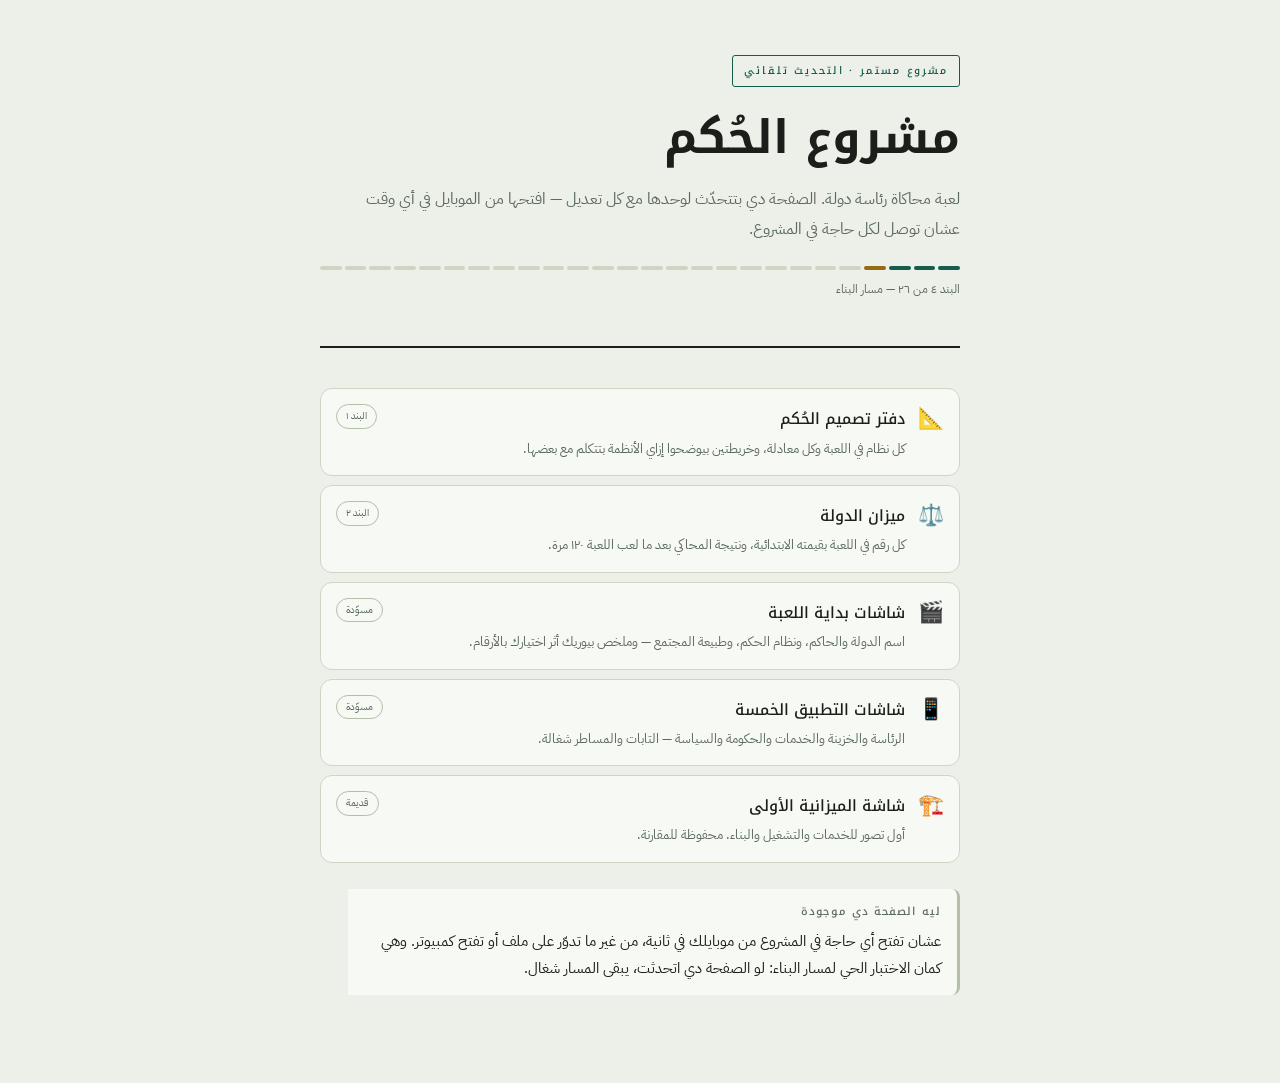
==== index.html @ fffe6a5a "أول رفع للمشروع" ====
<!DOCTYPE html>
<html lang="ar" dir="rtl">
<head>
<meta charset="utf-8">
<meta name="viewport" content="width=device-width, initial-scale=1">
<title>مشروع الحُكم</title>
<link rel="stylesheet" href="https://fonts.googleapis.com/css2?family=Noto+Kufi+Arabic:wght@500;700&family=IBM+Plex+Sans+Arabic:wght@400;500;600&display=swap">
<style>
  :root{
    --paper:#edf0e9; --surface:#f7f9f4; --surface2:#e4e9dd; --ink:#1a1f1b;
    --muted:#5c6a5f; --rule:#cdd5c5; --rule2:#b3bfa8;
    --seal:#155c4c; --gold:#966b12; --alert:#9a3325; --shadow:rgba(26,31,27,.09);
  }
  @media (prefers-color-scheme: dark){
    :root:not([data-theme="light"]){
      --paper:#12160f; --surface:#1a1f18; --surface2:#232a20; --ink:#e4e9dc;
      --muted:#93a08f; --rule:#333d2e; --rule2:#4a5742;
      --seal:#5fb89e; --gold:#d9a94a; --alert:#e08878; --shadow:rgba(0,0,0,.4);
    }
  }
  :root[data-theme="dark"]{
    --paper:#12160f; --surface:#1a1f18; --surface2:#232a20; --ink:#e4e9dc;
    --muted:#93a08f; --rule:#333d2e; --rule2:#4a5742;
    --seal:#5fb89e; --gold:#d9a94a; --alert:#e08878; --shadow:rgba(0,0,0,.4);
  }

  *{box-sizing:border-box}
  body{background:var(--paper);color:var(--ink);
    font-family:'IBM Plex Sans Arabic','Segoe UI',Tahoma,sans-serif;
    font-size:16px;line-height:1.95;margin:0}
  .doc{direction:rtl;text-align:right;max-width:1120px;margin:0 auto;padding:0 20px 90px}

  .mast{padding:54px 0 30px;border-bottom:2px solid var(--ink);margin-bottom:6px}
  .stamp{display:inline-block;font-family:'Noto Kufi Arabic',sans-serif;font-size:10.5px;
    font-weight:500;letter-spacing:.18em;color:var(--seal);border:1.5px solid var(--seal);
    border-radius:3px;padding:5px 11px;margin-bottom:20px}
  h1{font-family:'Noto Kufi Arabic',sans-serif;font-weight:700;
    font-size:clamp(30px,6vw,46px);line-height:1.35;margin:0 0 14px;text-wrap:balance}
  .sub{color:var(--muted);font-size:15.5px;max-width:62ch;margin:0}
  .meta{display:flex;flex-wrap:wrap;gap:8px 26px;margin-top:24px;font-size:12.5px;color:var(--muted)}
  .meta b{color:var(--ink);font-weight:600}

  .wrap{display:grid;grid-template-columns:1fr;gap:0}
  .rail{display:none}
  @media(min-width:1000px){
    .wrap{grid-template-columns:200px 1fr;gap:52px;align-items:start}
    .rail{display:block;position:sticky;top:26px;padding-top:40px}
  }
  .rail div{font-family:'Noto Kufi Arabic',sans-serif;font-size:10.5px;letter-spacing:.14em;
    color:var(--muted);margin-bottom:14px}
  .rail a{display:block;font-size:13px;color:var(--muted);text-decoration:none;
    padding:3px 11px 3px 0;border-right:2px solid transparent;line-height:1.5}
  .rail a:hover,.rail a:focus-visible{color:var(--seal);border-right-color:var(--seal)}
  .rail a b{color:var(--rule2);font-weight:500;margin-left:7px;font-variant-numeric:tabular-nums}
  .rail a.new b{color:var(--gold)}

  section{padding-top:46px;scroll-margin-top:20px}
  h2{font-family:'Noto Kufi Arabic',sans-serif;font-weight:700;font-size:23px;line-height:1.5;
    margin:0 0 6px;display:flex;align-items:baseline;gap:12px;text-wrap:balance}
  h2 .num{font-size:12px;font-weight:500;color:var(--seal);border:1.5px solid var(--rule2);
    border-radius:4px;padding:2px 8px;flex:none;font-variant-numeric:tabular-nums}
  h2 .new{color:var(--gold);border-color:var(--gold)}
  .lede{color:var(--muted);font-size:15px;margin:0 0 22px;max-width:66ch}
  h3{font-family:'Noto Kufi Arabic',sans-serif;font-size:16px;font-weight:500;
    margin:30px 0 10px;color:var(--ink)}
  p{max-width:68ch;margin:0 0 15px}
  ul{max-width:68ch;margin:0 0 15px;padding-right:20px}
  li{margin-bottom:7px}
  strong{font-weight:600}
  em{font-style:normal;color:var(--seal);font-weight:600}
  hr{border:0;border-top:1px solid var(--rule);margin:44px 0 0}

  .formula{background:var(--surface);border:1px solid var(--rule2);border-radius:8px;
    padding:16px 18px;margin:18px 0;box-shadow:0 1px 0 var(--shadow)}
  .formula .eq{font-family:'Noto Kufi Arabic',sans-serif;font-size:17px;font-weight:500;
    color:var(--seal);line-height:1.8;text-wrap:balance}
  .formula .why{font-size:13.5px;color:var(--muted);margin:9px 0 0;max-width:64ch;line-height:1.85}

  .trap,.open,.risk{border-right:3px solid;border-radius:0 8px 8px 0;padding:13px 16px;
    margin:18px 0;font-size:14.5px;line-height:1.85;max-width:68ch;background:var(--surface)}
  .trap{border-color:var(--alert)}
  .open{border-color:var(--gold)}
  .risk{border-color:var(--rule2)}
  .trap b,.open b,.risk b{display:block;font-family:'Noto Kufi Arabic',sans-serif;
    font-size:11px;letter-spacing:.1em;margin-bottom:6px;font-weight:500}
  .trap b{color:var(--alert)}
  .open b{color:var(--gold)}
  .risk b{color:var(--muted)}

  .tw{overflow-x:auto;margin:20px 0;border:1px solid var(--rule);border-radius:8px;background:var(--surface)}
  table{border-collapse:collapse;width:100%;min-width:540px;font-size:14px}
  th{font-family:'Noto Kufi Arabic',sans-serif;font-weight:500;font-size:11.5px;letter-spacing:.05em;
    color:var(--muted);text-align:right;padding:11px 14px;border-bottom:1px solid var(--rule2);
    background:var(--surface2);white-space:nowrap}
  td{padding:11px 14px;border-bottom:1px solid var(--rule);vertical-align:top;line-height:1.7}
  tr:last-child td{border-bottom:0}
  td.n{font-variant-numeric:tabular-nums;white-space:nowrap;color:var(--seal);font-weight:500}
  td.k{font-weight:600;white-space:nowrap}

  figure{margin:26px 0 10px}
  .dgw{overflow-x:auto;border:1px solid var(--rule);border-radius:10px;
    background:var(--surface);padding:16px 14px}
  .dgw svg{display:block;min-width:720px;width:100%;height:auto;color:var(--ink)}
  .dg-box{fill:var(--surface2);stroke:var(--rule2);stroke-width:1.2}
  .dg-key{fill:var(--surface2);stroke:var(--seal);stroke-width:1.8}
  .dg-end{fill:var(--surface2);stroke:var(--alert);stroke-width:1.8}
  .dg-t{fill:var(--ink);font-size:13px;font-family:'IBM Plex Sans Arabic',sans-serif}
  .dg-s{fill:var(--muted);font-size:10.5px;font-family:'IBM Plex Sans Arabic',sans-serif}
  .ln{fill:none;stroke:var(--rule2);stroke-width:1.4}
  .ln-g{fill:none;stroke:var(--gold);stroke-width:1.6}
  .ln-r{fill:none;stroke:var(--alert);stroke-width:1.6}
  figcaption{font-size:13px;color:var(--muted);margin-top:11px;line-height:1.8;max-width:66ch}

  ol.loop{counter-reset:s;list-style:none;padding:0;margin:20px 0;max-width:68ch}
  ol.loop li{counter-increment:s;position:relative;padding:0 46px 16px 0;margin:0;
    border-right:1px solid var(--rule)}
  ol.loop li::before{content:counter(s);position:absolute;right:-13px;top:1px;width:26px;height:26px;
    background:var(--surface);border:1px solid var(--rule2);border-radius:50%;
    display:grid;place-items:center;font-size:11.5px;color:var(--seal);
    font-variant-numeric:tabular-nums;font-weight:600}
  ol.loop li:last-child{border-right-color:transparent;padding-bottom:0}
  ol.loop li b{display:block;font-weight:600;margin-bottom:2px}
  ol.loop li span{color:var(--muted);font-size:14px;line-height:1.8}

  code{font-family:'IBM Plex Mono',ui-monospace,monospace;font-size:13px;
    background:var(--surface2);padding:1px 6px;border-radius:4px;direction:ltr;display:inline-block}
  pre{background:var(--surface);border:1px solid var(--rule);border-radius:8px;
    padding:15px 17px;overflow-x:auto;direction:ltr;text-align:left;
    font-family:'IBM Plex Mono',ui-monospace,monospace;font-size:12.5px;line-height:1.75;margin:18px 0}
  a{color:var(--seal)}
  :focus-visible{outline:2px solid var(--seal);outline-offset:2px}
  @media(prefers-reduced-motion:reduce){*{transition:none!important;animation:none!important}}
</style>
</head>
<body>

<style>
  .hub{max-width:680px;margin:0 auto;padding:0 20px 70px;direction:rtl;text-align:right}
  .lk{display:flex;align-items:flex-start;gap:13px;background:var(--surface);
      border:1px solid var(--rule);border-radius:12px;padding:15px;margin-bottom:9px;
      text-decoration:none;color:var(--ink);transition:border-color .15s}
  .lk:hover,.lk:focus-visible{border-color:var(--seal)}
  .lk .ic{font-size:21px;flex:none;line-height:1.4}
  .lk .tx{flex:1;min-width:0}
  .lk .tx b{display:block;font-family:'Noto Kufi Arabic',sans-serif;font-size:15.5px;
            font-weight:500;margin-bottom:3px}
  .lk .tx span{display:block;font-size:12.5px;color:var(--muted);line-height:1.8}
  .lk .tag{flex:none;font-size:9.5px;color:var(--muted);border:1px solid var(--rule2);
           border-radius:20px;padding:2px 9px;white-space:nowrap}
  .prog{display:flex;gap:3px;margin:22px 0 8px}
  .prog i{flex:1;height:4px;border-radius:2px;background:var(--rule)}
  .prog i.done{background:var(--seal)}
  .prog i.now{background:var(--gold)}
  .pl{font-size:12px;color:var(--muted)}
</style>
<div class="hub">
  <header class="mast">
    <span class="stamp">مشروع مستمر · التحديث تلقائي</span>
    <h1>مشروع الحُكم</h1>
    <p class="sub">لعبة محاكاة رئاسة دولة. الصفحة دي بتتحدّث لوحدها مع كل تعديل —
    افتحها من الموبايل في أي وقت عشان توصل لكل حاجة في المشروع.</p>
    <div class="prog"><i class="done"></i><i class="done"></i><i class="done"></i><i class="now"></i><i></i><i></i><i></i><i></i><i></i><i></i><i></i><i></i><i></i><i></i><i></i><i></i><i></i><i></i><i></i><i></i><i></i><i></i><i></i><i></i><i></i><i></i></div>
    <p class="pl">البند ٤ من ٢٦ — مسار البناء</p>
  </header>
  <main style="padding-top:34px">
    <a class="lk" href="docs/design.html">
      <span class="ic">📐</span>
      <span class="tx"><b>دفتر تصميم الحُكم</b><span>كل نظام في اللعبة وكل معادلة، وخريطتين بيوضحوا إزاي الأنظمة بتتكلم مع بعضها.</span></span>
      <span class="tag">البند ١</span>
    </a>

    <a class="lk" href="docs/balance.html">
      <span class="ic">⚖️</span>
      <span class="tx"><b>ميزان الدولة</b><span>كل رقم في اللعبة بقيمته الابتدائية، ونتيجة المحاكي بعد ما لعب اللعبة ١٢٠ مرة.</span></span>
      <span class="tag">البند ٢</span>
    </a>

    <a class="lk" href="docs/setup-mockup.html">
      <span class="ic">🎬</span>
      <span class="tx"><b>شاشات بداية اللعبة</b><span>اسم الدولة والحاكم، ونظام الحكم، وطبيعة المجتمع — وملخص بيوريك أثر اختيارك بالأرقام.</span></span>
      <span class="tag">مسوّدة</span>
    </a>

    <a class="lk" href="docs/app-mockup.html">
      <span class="ic">📱</span>
      <span class="tx"><b>شاشات التطبيق الخمسة</b><span>الرئاسة والخزينة والخدمات والحكومة والسياسة — التابات والمساطر شغالة.</span></span>
      <span class="tag">مسوّدة</span>
    </a>

    <a class="lk" href="docs/budget-mockup.html">
      <span class="ic">🏗️</span>
      <span class="tx"><b>شاشة الميزانية الأولى</b><span>أول تصور للخدمات والتشغيل والبناء. محفوظة للمقارنة.</span></span>
      <span class="tag">قديمة</span>
    </a>
    <div class="risk" style="margin-top:26px">
      <b>ليه الصفحة دي موجودة</b>
      عشان تفتح أي حاجة في المشروع من موبايلك في ثانية، من غير ما تدوّر على ملف أو تفتح كمبيوتر.
      وهي كمان الاختبار الحي لمسار البناء: لو الصفحة دي اتحدثت، يبقى المسار شغال.
    </div>
  </main>
</div>
</body>
</html>
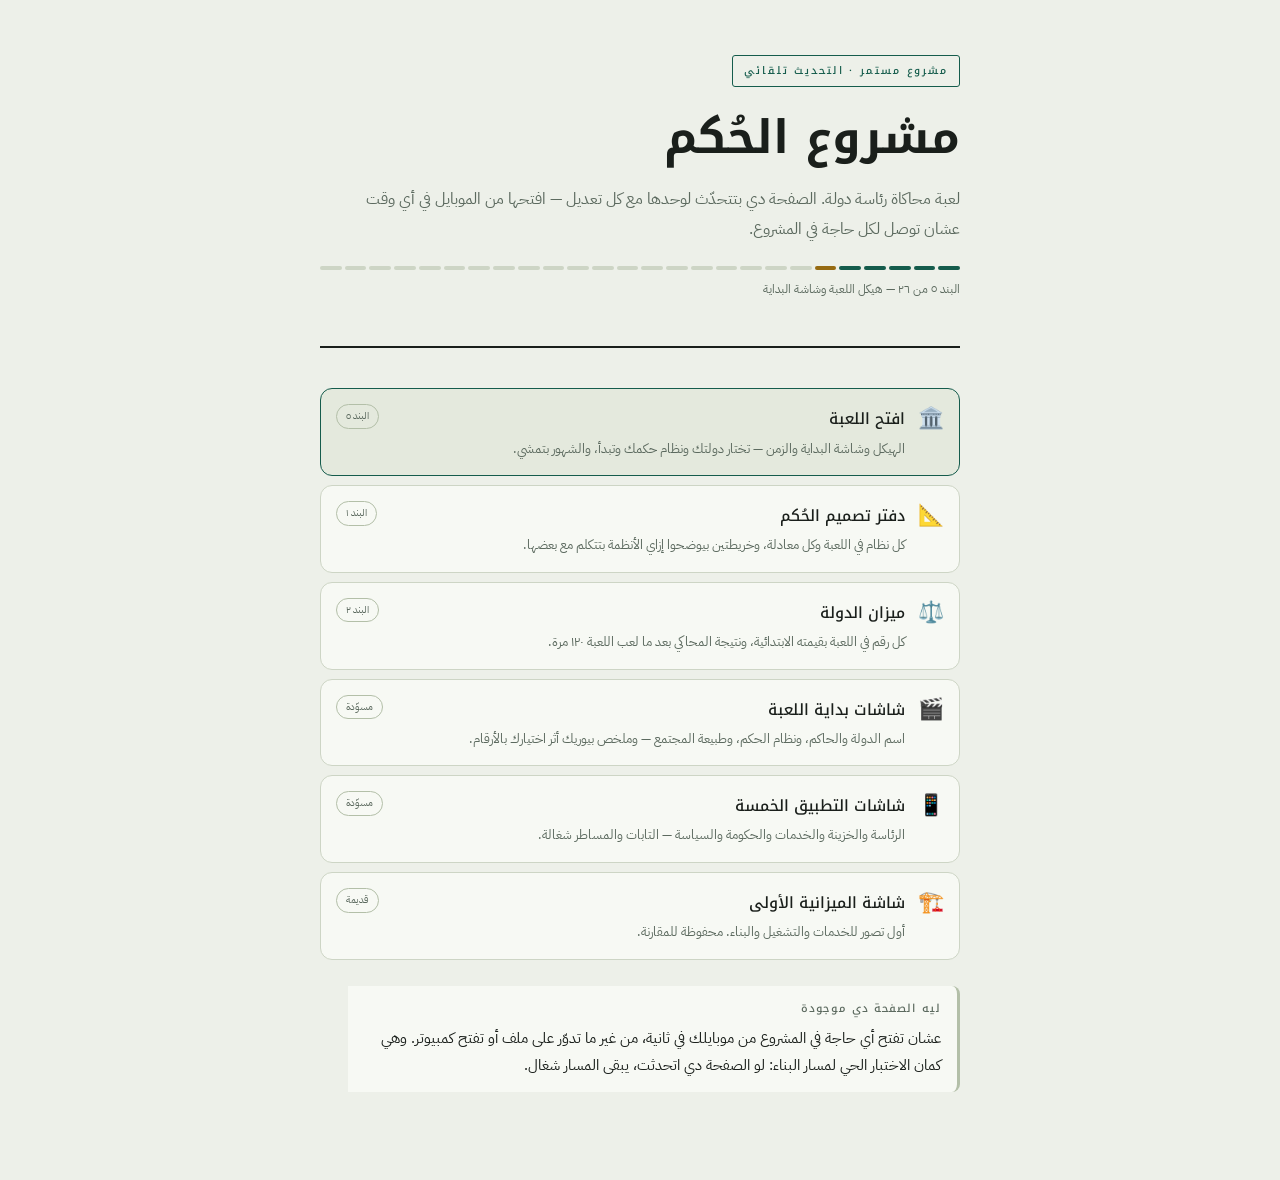
==== commit fe2328a4: "البند ٥ — هيكل اللعبة وشاشة البداية" ====
--- a/index.html
+++ b/index.html
@@ -159,10 +159,16 @@
     <h1>مشروع الحُكم</h1>
     <p class="sub">لعبة محاكاة رئاسة دولة. الصفحة دي بتتحدّث لوحدها مع كل تعديل —
     افتحها من الموبايل في أي وقت عشان توصل لكل حاجة في المشروع.</p>
-    <div class="prog"><i class="done"></i><i class="done"></i><i class="done"></i><i class="now"></i><i></i><i></i><i></i><i></i><i></i><i></i><i></i><i></i><i></i><i></i><i></i><i></i><i></i><i></i><i></i><i></i><i></i><i></i><i></i><i></i><i></i><i></i></div>
-    <p class="pl">البند ٤ من ٢٦ — مسار البناء</p>
+    <div class="prog"><i class="done"></i><i class="done"></i><i class="done"></i><i class="done"></i><i class="done"></i><i class="now"></i><i></i><i></i><i></i><i></i><i></i><i></i><i></i><i></i><i></i><i></i><i></i><i></i><i></i><i></i><i></i><i></i><i></i><i></i><i></i><i></i></div>
+    <p class="pl">البند ٥ من ٢٦ — هيكل اللعبة وشاشة البداية</p>
   </header>
   <main style="padding-top:34px">
+    <a class="lk" href="game/" style="border-color:var(--seal);background:var(--surface2)">
+      <span class="ic">🏛️</span>
+      <span class="tx"><b>افتح اللعبة</b><span>الهيكل وشاشة البداية والزمن — تختار دولتك ونظام حكمك وتبدأ، والشهور بتمشي.</span></span>
+      <span class="tag">البند ٥</span>
+    </a>
+
     <a class="lk" href="docs/design.html">
       <span class="ic">📐</span>
       <span class="tx"><b>دفتر تصميم الحُكم</b><span>كل نظام في اللعبة وكل معادلة، وخريطتين بيوضحوا إزاي الأنظمة بتتكلم مع بعضها.</span></span>
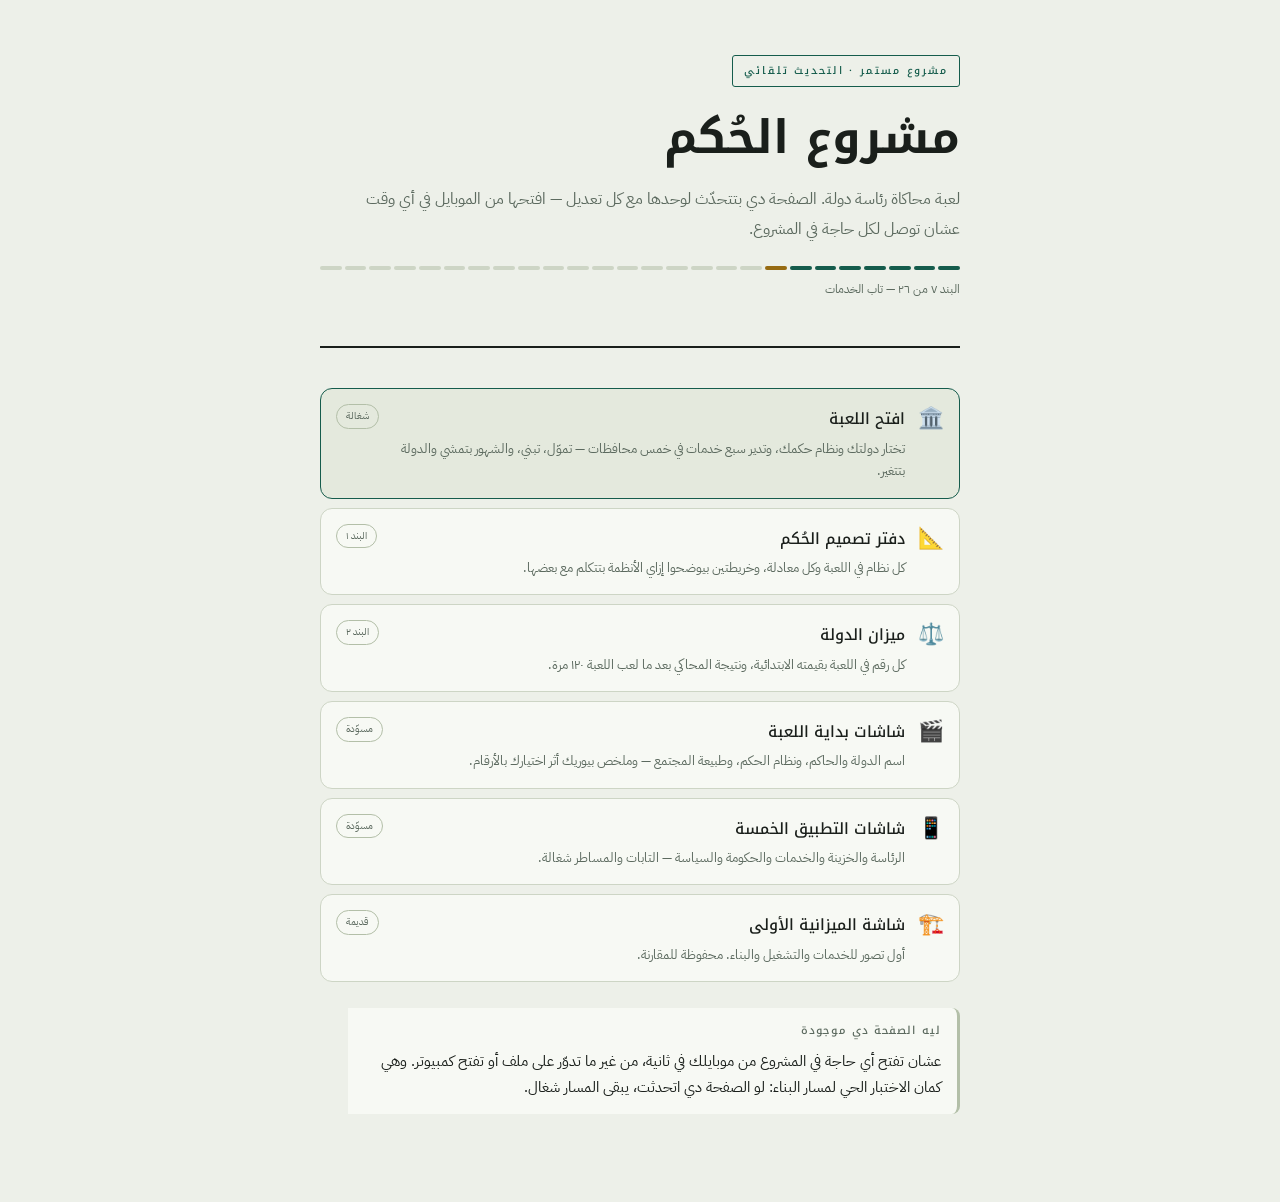
==== commit 45b967c0: "البند ٧ — تاب" ====
--- a/index.html
+++ b/index.html
@@ -159,14 +159,14 @@
     <h1>مشروع الحُكم</h1>
     <p class="sub">لعبة محاكاة رئاسة دولة. الصفحة دي بتتحدّث لوحدها مع كل تعديل —
     افتحها من الموبايل في أي وقت عشان توصل لكل حاجة في المشروع.</p>
-    <div class="prog"><i class="done"></i><i class="done"></i><i class="done"></i><i class="done"></i><i class="done"></i><i class="now"></i><i></i><i></i><i></i><i></i><i></i><i></i><i></i><i></i><i></i><i></i><i></i><i></i><i></i><i></i><i></i><i></i><i></i><i></i><i></i><i></i></div>
-    <p class="pl">البند ٥ من ٢٦ — هيكل اللعبة وشاشة البداية</p>
+    <div class="prog"><i class="done"></i><i class="done"></i><i class="done"></i><i class="done"></i><i class="done"></i><i class="done"></i><i class="done"></i><i class="now"></i><i></i><i></i><i></i><i></i><i></i><i></i><i></i><i></i><i></i><i></i><i></i><i></i><i></i><i></i><i></i><i></i><i></i><i></i></div>
+    <p class="pl">البند ٧ من ٢٦ — تاب الخدمات</p>
   </header>
   <main style="padding-top:34px">
     <a class="lk" href="game/" style="border-color:var(--seal);background:var(--surface2)">
       <span class="ic">🏛️</span>
-      <span class="tx"><b>افتح اللعبة</b><span>الهيكل وشاشة البداية والزمن — تختار دولتك ونظام حكمك وتبدأ، والشهور بتمشي.</span></span>
-      <span class="tag">البند ٥</span>
+      <span class="tx"><b>افتح اللعبة</b><span>تختار دولتك ونظام حكمك، وتدير سبع خدمات في خمس محافظات — تموّل، تبني، والشهور بتمشي والدولة بتتغير.</span></span>
+      <span class="tag">شغالة</span>
     </a>
 
     <a class="lk" href="docs/design.html">
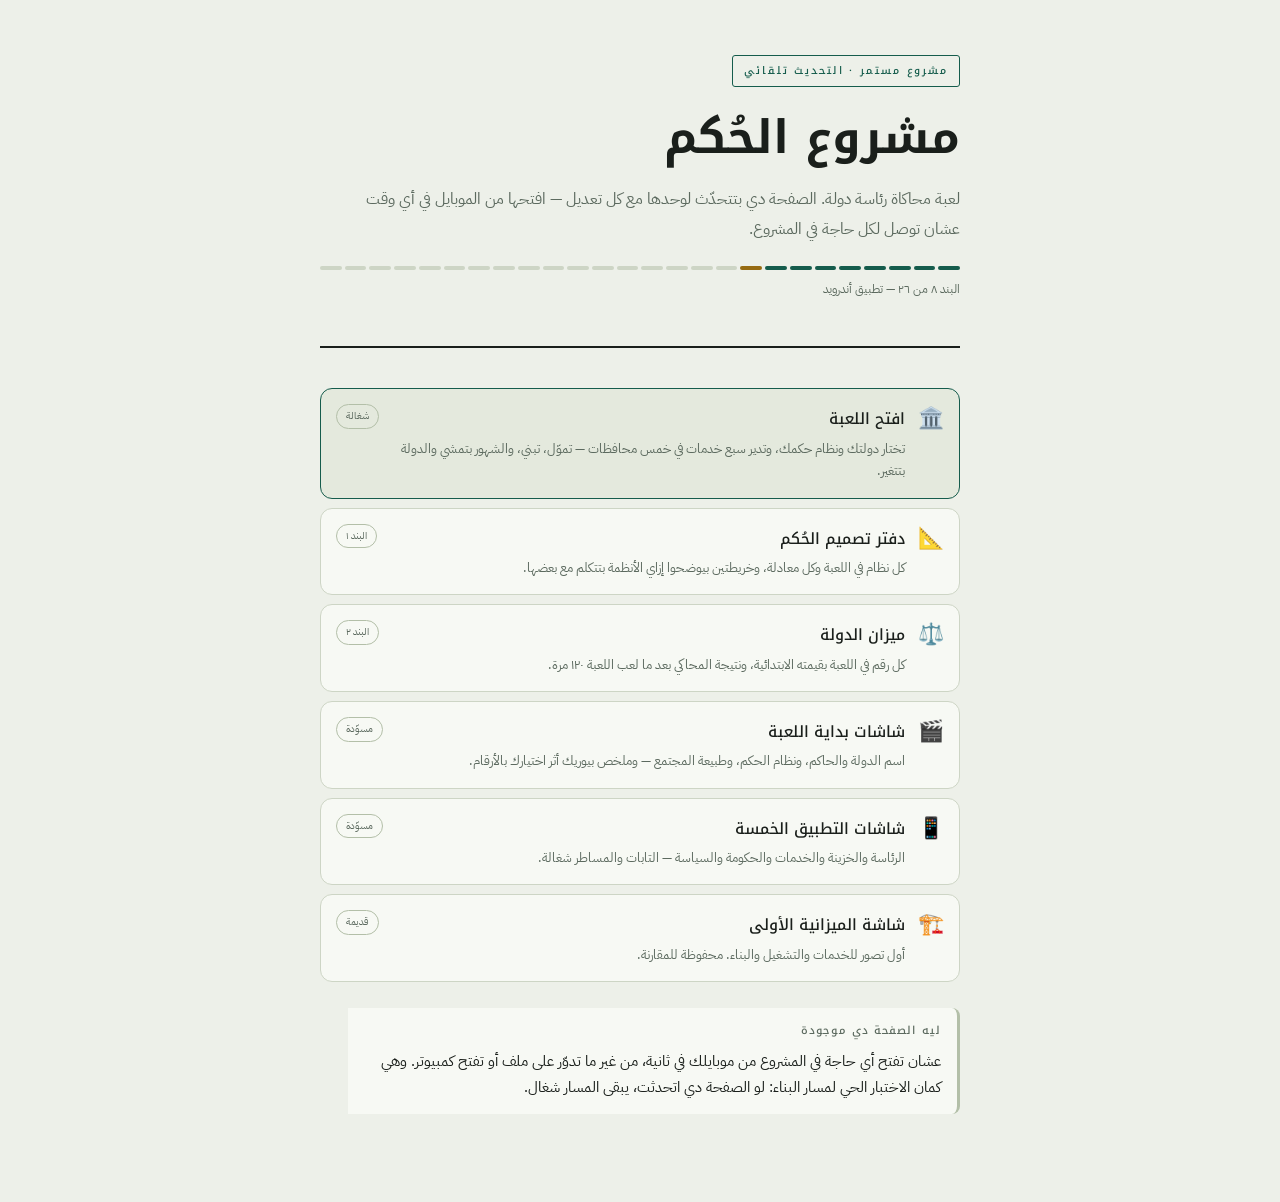
==== commit 88bb68d4: "البند ٨ — تطبيق أندرويد" ====
--- a/index.html
+++ b/index.html
@@ -159,8 +159,8 @@
     <h1>مشروع الحُكم</h1>
     <p class="sub">لعبة محاكاة رئاسة دولة. الصفحة دي بتتحدّث لوحدها مع كل تعديل —
     افتحها من الموبايل في أي وقت عشان توصل لكل حاجة في المشروع.</p>
-    <div class="prog"><i class="done"></i><i class="done"></i><i class="done"></i><i class="done"></i><i class="done"></i><i class="done"></i><i class="done"></i><i class="now"></i><i></i><i></i><i></i><i></i><i></i><i></i><i></i><i></i><i></i><i></i><i></i><i></i><i></i><i></i><i></i><i></i><i></i><i></i></div>
-    <p class="pl">البند ٧ من ٢٦ — تاب الخدمات</p>
+    <div class="prog"><i class="done"></i><i class="done"></i><i class="done"></i><i class="done"></i><i class="done"></i><i class="done"></i><i class="done"></i><i class="done"></i><i class="now"></i><i></i><i></i><i></i><i></i><i></i><i></i><i></i><i></i><i></i><i></i><i></i><i></i><i></i><i></i><i></i><i></i><i></i></div>
+    <p class="pl">البند ٨ من ٢٦ — تطبيق أندرويد</p>
   </header>
   <main style="padding-top:34px">
     <a class="lk" href="game/" style="border-color:var(--seal);background:var(--surface2)">
